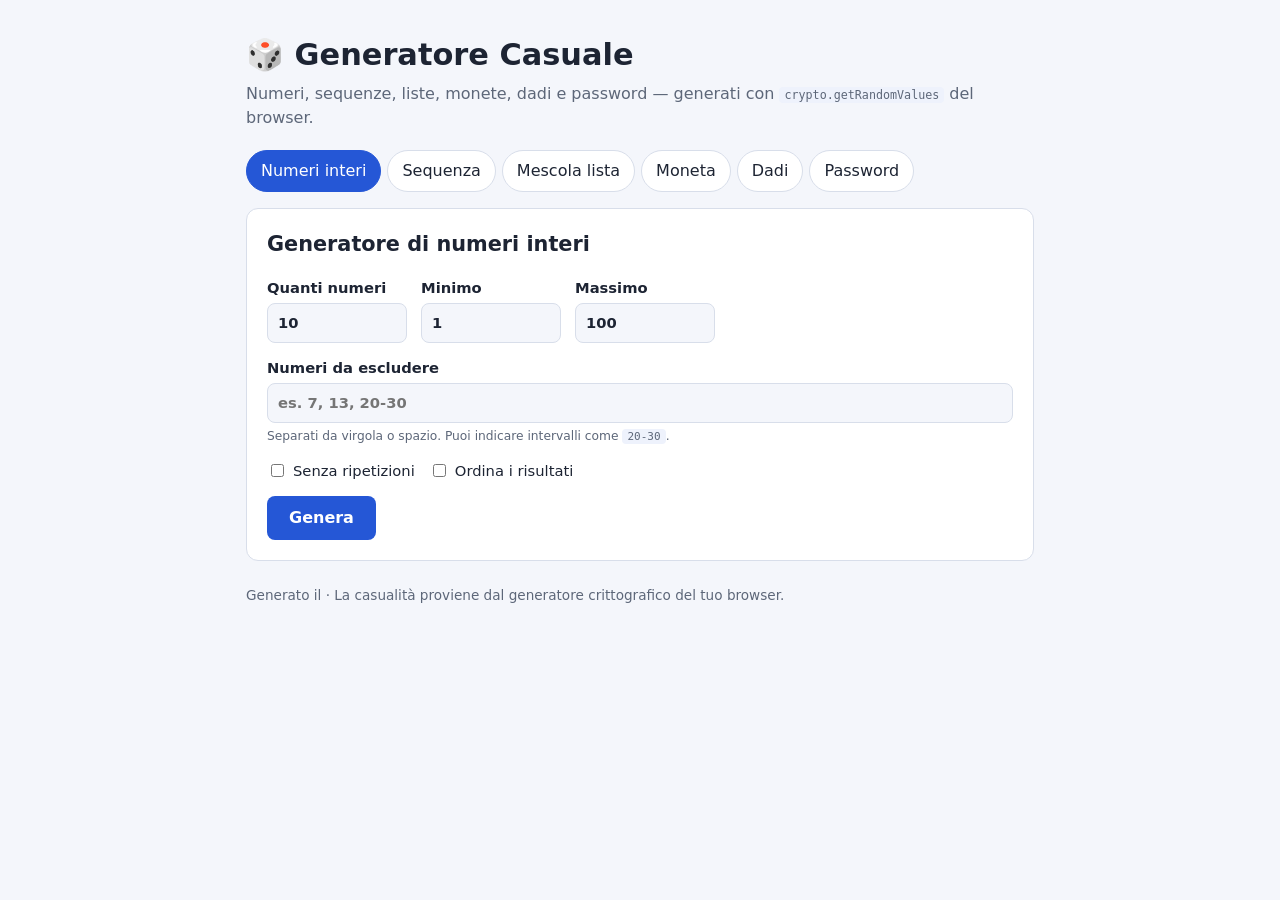
==== index.html @ 2af08690 "Add random.org-style generator with number exclusions Co-Authored-By: Claude Opus 5.5 <noreply@anthr" ====
<!doctype html>
<html lang="it">
<head>
  <meta charset="utf-8">
  <meta name="viewport" content="width=device-width, initial-scale=1">
  <title>Generatore Casuale</title>
  <link rel="stylesheet" href="style.css">
</head>
<body>
  <header>
    <h1>🎲 Generatore Casuale</h1>
    <p class="sub">Numeri, sequenze, liste, monete, dadi e password — generati con <code>crypto.getRandomValues</code> del browser.</p>
  </header>

  <nav class="tabs" role="tablist">
    <button class="tab active" data-tab="interi">Numeri interi</button>
    <button class="tab" data-tab="sequenza">Sequenza</button>
    <button class="tab" data-tab="lista">Mescola lista</button>
    <button class="tab" data-tab="moneta">Moneta</button>
    <button class="tab" data-tab="dadi">Dadi</button>
    <button class="tab" data-tab="password">Password</button>
  </nav>

  <main>
    <!-- Numeri interi -->
    <section class="panel active" id="interi">
      <h2>Generatore di numeri interi</h2>
      <form id="form-interi">
        <div class="row">
          <label>Quanti numeri <input type="number" name="n" value="10" min="1" max="10000" required></label>
          <label>Minimo <input type="number" name="min" value="1" required></label>
          <label>Massimo <input type="number" name="max" value="100" required></label>
        </div>
        <label class="full">Numeri da escludere
          <input type="text" name="escludi" placeholder="es. 7, 13, 20-30">
          <small>Separati da virgola o spazio. Puoi indicare intervalli come <code>20-30</code>.</small>
        </label>
        <div class="row">
          <label class="check"><input type="checkbox" name="unici"> Senza ripetizioni</label>
          <label class="check"><input type="checkbox" name="ordina"> Ordina i risultati</label>
        </div>
        <button type="submit">Genera</button>
      </form>
      <div class="result" id="res-interi"></div>
    </section>

    <!-- Sequenza -->
    <section class="panel" id="sequenza">
      <h2>Generatore di sequenze</h2>
      <p>Tutti i numeri dell'intervallo, ciascuno una volta, in ordine casuale.</p>
      <form id="form-sequenza">
        <div class="row">
          <label>Minimo <input type="number" name="min" value="1" required></label>
          <label>Massimo <input type="number" name="max" value="20" required></label>
        </div>
        <label class="full">Numeri da escludere
          <input type="text" name="escludi" placeholder="es. 7, 13, 20-30">
        </label>
        <button type="submit">Genera</button>
      </form>
      <div class="result" id="res-sequenza"></div>
    </section>

    <!-- Lista -->
    <section class="panel" id="lista">
      <h2>Mescola una lista</h2>
      <form id="form-lista">
        <label class="full">Un elemento per riga
          <textarea name="items" rows="8" placeholder="Mario&#10;Giulia&#10;Luca&#10;Sara"></textarea>
        </label>
        <label>Estrai solo <input type="number" name="k" min="1" placeholder="tutti"></label>
        <button type="submit">Mescola</button>
      </form>
      <div class="result" id="res-lista"></div>
    </section>

    <!-- Moneta -->
    <section class="panel" id="moneta">
      <h2>Lancio della moneta</h2>
      <form id="form-moneta">
        <label>Quante monete <input type="number" name="n" value="1" min="1" max="100" required></label>
        <button type="submit">Lancia</button>
      </form>
      <div class="result" id="res-moneta"></div>
    </section>

    <!-- Dadi -->
    <section class="panel" id="dadi">
      <h2>Lancio dei dadi</h2>
      <form id="form-dadi">
        <div class="row">
          <label>Quanti dadi <input type="number" name="n" value="2" min="1" max="100" required></label>
          <label>Facce <input type="number" name="facce" value="6" min="2" max="1000" required></label>
        </div>
        <button type="submit">Lancia</button>
      </form>
      <div class="result" id="res-dadi"></div>
    </section>

    <!-- Password -->
    <section class="panel" id="password">
      <h2>Generatore di password</h2>
      <form id="form-password">
        <div class="row">
          <label>Quante <input type="number" name="n" value="5" min="1" max="100" required></label>
          <label>Lunghezza <input type="number" name="len" value="16" min="4" max="128" required></label>
        </div>
        <div class="row">
          <label class="check"><input type="checkbox" name="lower" checked> a-z</label>
          <label class="check"><input type="checkbox" name="upper" checked> A-Z</label>
          <label class="check"><input type="checkbox" name="digits" checked> 0-9</label>
          <label class="check"><input type="checkbox" name="symbols"> Simboli</label>
        </div>
        <button type="submit">Genera</button>
      </form>
      <div class="result" id="res-password"></div>
    </section>
  </main>

  <footer>Generato il <span id="ts"></span> · La casualità proviene dal generatore crittografico del tuo browser.</footer>
  <script src="app.js"></script>
</body>
</html>
---- style.css ----
:root {
  --bg: #f4f6fb;
  --card: #ffffff;
  --text: #1d2433;
  --muted: #5d6779;
  --accent: #2557d6;
  --accent-text: #ffffff;
  --border: #d8deea;
  --chip: #eef2fc;
  --error: #c62828;
}
@media (prefers-color-scheme: dark) {
  :root {
    --bg: #12151c;
    --card: #1b2029;
    --text: #e6e9f0;
    --muted: #9aa3b5;
    --accent: #6d95ff;
    --accent-text: #0b0f18;
    --border: #2c3443;
    --chip: #252c3a;
    --error: #ff7b7b;
  }
}
* { box-sizing: border-box; }
body {
  margin: 0;
  font-family: system-ui, -apple-system, "Segoe UI", Roboto, sans-serif;
  background: var(--bg);
  color: var(--text);
  line-height: 1.5;
}
header, main, footer, .tabs { max-width: 820px; margin: 0 auto; padding: 0 16px; }
header { padding-top: 32px; }
h1 { margin: 0 0 4px; font-size: 1.9rem; }
.sub { margin: 0 0 20px; color: var(--muted); }
code { background: var(--chip); padding: 1px 5px; border-radius: 4px; font-size: .9em; }

.tabs { display: flex; flex-wrap: wrap; gap: 6px; margin-bottom: 16px; }
.tab {
  border: 1px solid var(--border);
  background: var(--card);
  color: var(--text);
  padding: 8px 14px;
  border-radius: 999px;
  cursor: pointer;
  font: inherit;
}
.tab.active { background: var(--accent); color: var(--accent-text); border-color: var(--accent); }

.panel {
  display: none;
  background: var(--card);
  border: 1px solid var(--border);
  border-radius: 12px;
  padding: 20px;
}
.panel.active { display: block; }
.panel h2 { margin-top: 0; font-size: 1.3rem; }

form { display: flex; flex-direction: column; gap: 14px; }
.row { display: flex; flex-wrap: wrap; gap: 14px; }
label { display: flex; flex-direction: column; gap: 4px; font-weight: 600; font-size: .92rem; }
label.full { width: 100%; }
label.check { flex-direction: row; align-items: center; gap: 6px; font-weight: 500; }
label small { font-weight: 400; color: var(--muted); }
input[type=number], input[type=text], textarea {
  font: inherit;
  padding: 8px 10px;
  border: 1px solid var(--border);
  border-radius: 8px;
  background: var(--bg);
  color: var(--text);
  min-width: 0;
}
input[type=number] { width: 140px; }
input[type=text], textarea { width: 100%; }
button[type=submit] {
  align-self: flex-start;
  background: var(--accent);
  color: var(--accent-text);
  border: 0;
  border-radius: 8px;
  padding: 10px 22px;
  font: inherit;
  font-weight: 700;
  cursor: pointer;
}
button[type=submit]:hover { filter: brightness(1.08); }

.result { margin-top: 20px; }
.result:empty { display: none; }
.chips { display: flex; flex-wrap: wrap; gap: 8px; }
.chip {
  background: var(--chip);
  border-radius: 8px;
  padding: 6px 12px;
  font-variant-numeric: tabular-nums;
  font-weight: 600;
  font-size: 1.05rem;
}
.result ol { padding-left: 1.6em; margin: 0; }
.mono { font-family: ui-monospace, "SF Mono", Menlo, Consolas, monospace; word-break: break-all; }
.meta { color: var(--muted); font-size: .88rem; margin-top: 10px; }
.error { color: var(--error); font-weight: 600; }
.copy {
  margin-top: 10px;
  background: none;
  border: 1px solid var(--border);
  color: var(--text);
  border-radius: 6px;
  padding: 4px 10px;
  cursor: pointer;
  font: inherit;
  font-size: .85rem;
}
footer { color: var(--muted); font-size: .85rem; padding-top: 24px; padding-bottom: 32px; }
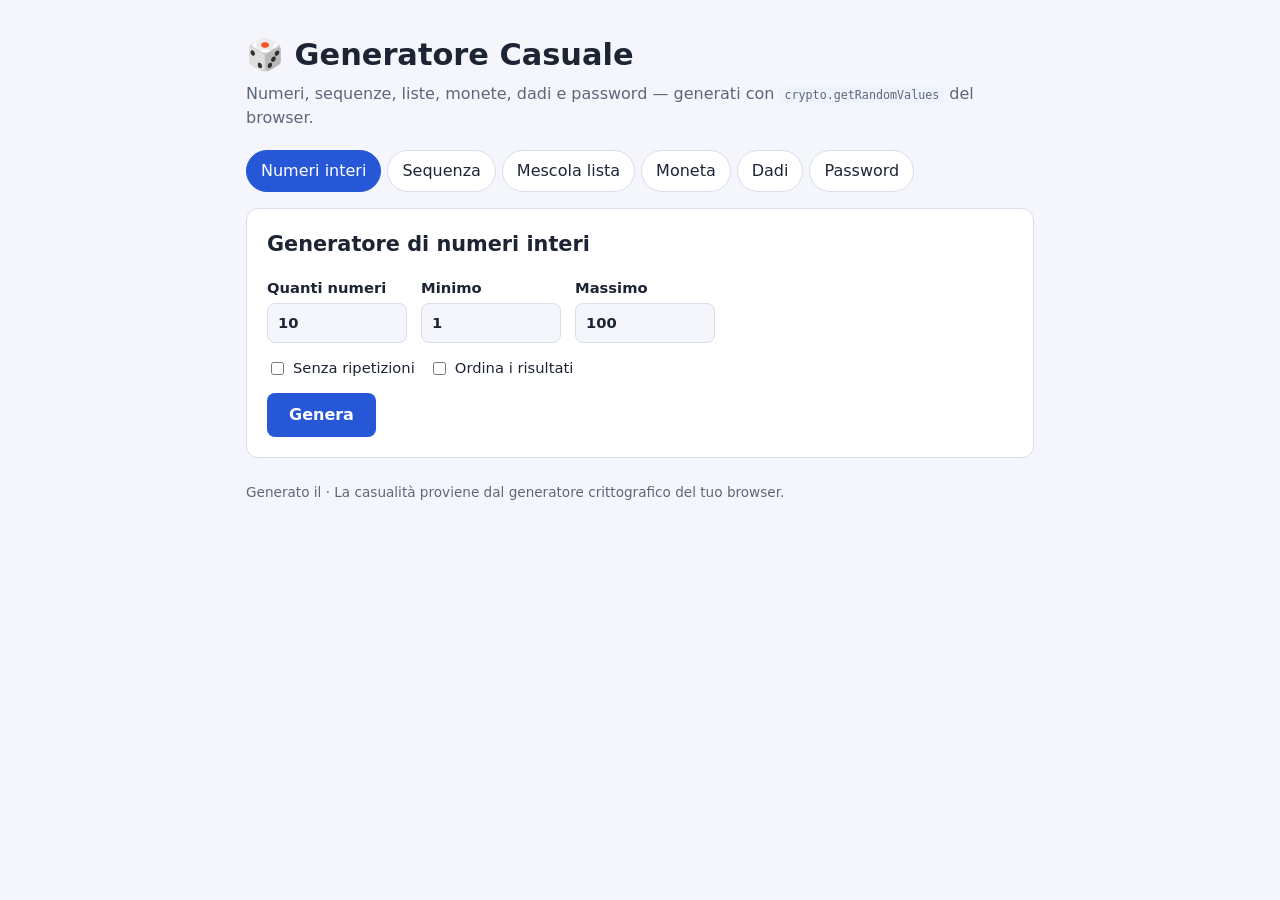
==== commit 6a98e666: "Hide number exclusions behind a secret settings dialog Exclusions are no longer shown on the public " ====
--- a/index.html
+++ b/index.html
@@ -8,7 +8,7 @@
 </head>
 <body>
   <header>
-    <h1>🎲 Generatore Casuale</h1>
+    <h1><span id="logo">🎲</span> Generatore Casuale</h1>
     <p class="sub">Numeri, sequenze, liste, monete, dadi e password — generati con <code>crypto.getRandomValues</code> del browser.</p>
   </header>
 
@@ -31,10 +31,6 @@
           <label>Minimo <input type="number" name="min" value="1" required></label>
           <label>Massimo <input type="number" name="max" value="100" required></label>
         </div>
-        <label class="full">Numeri da escludere
-          <input type="text" name="escludi" placeholder="es. 7, 13, 20-30">
-          <small>Separati da virgola o spazio. Puoi indicare intervalli come <code>20-30</code>.</small>
-        </label>
         <div class="row">
           <label class="check"><input type="checkbox" name="unici"> Senza ripetizioni</label>
           <label class="check"><input type="checkbox" name="ordina"> Ordina i risultati</label>
@@ -53,9 +49,6 @@
           <label>Minimo <input type="number" name="min" value="1" required></label>
           <label>Massimo <input type="number" name="max" value="20" required></label>
         </div>
-        <label class="full">Numeri da escludere
-          <input type="text" name="escludi" placeholder="es. 7, 13, 20-30">
-        </label>
         <button type="submit">Genera</button>
       </form>
       <div class="result" id="res-sequenza"></div>
@@ -117,6 +110,21 @@
     </section>
   </main>
 
+  <dialog id="impostazioni">
+    <form method="dialog" id="form-impostazioni">
+      <h2>Impostazioni nascoste</h2>
+      <label class="full">Numeri da escludere
+        <input type="text" name="escludi" placeholder="es. 7, 13, 20-30" autocomplete="off">
+        <small>Valgono per "Numeri interi" e "Sequenza" e restano salvati solo su questo dispositivo.</small>
+      </label>
+      <p class="error" id="err-impostazioni"></p>
+      <div class="row">
+        <button type="submit" value="salva">Salva</button>
+        <button type="submit" value="annulla" class="secondary" formnovalidate>Annulla</button>
+      </div>
+    </form>
+  </dialog>
+
   <footer>Generato il <span id="ts"></span> · La casualità proviene dal generatore crittografico del tuo browser.</footer>
   <script src="app.js"></script>
 </body>
--- a/style.css
+++ b/style.css
@@ -86,6 +86,19 @@
   font-weight: 700;
   cursor: pointer;
 }
+button.secondary { background: none; color: var(--text); border: 1px solid var(--border); }
+#logo { cursor: default; user-select: none; -webkit-tap-highlight-color: transparent; }
+dialog {
+  background: var(--card);
+  color: var(--text);
+  border: 1px solid var(--border);
+  border-radius: 12px;
+  padding: 20px;
+  width: min(480px, calc(100% - 32px));
+}
+dialog::backdrop { background: rgba(0, 0, 0, .45); }
+dialog h2 { margin-top: 0; font-size: 1.2rem; }
+.error:empty { display: none; }
 button[type=submit]:hover { filter: brightness(1.08); }
 
 .result { margin-top: 20px; }
